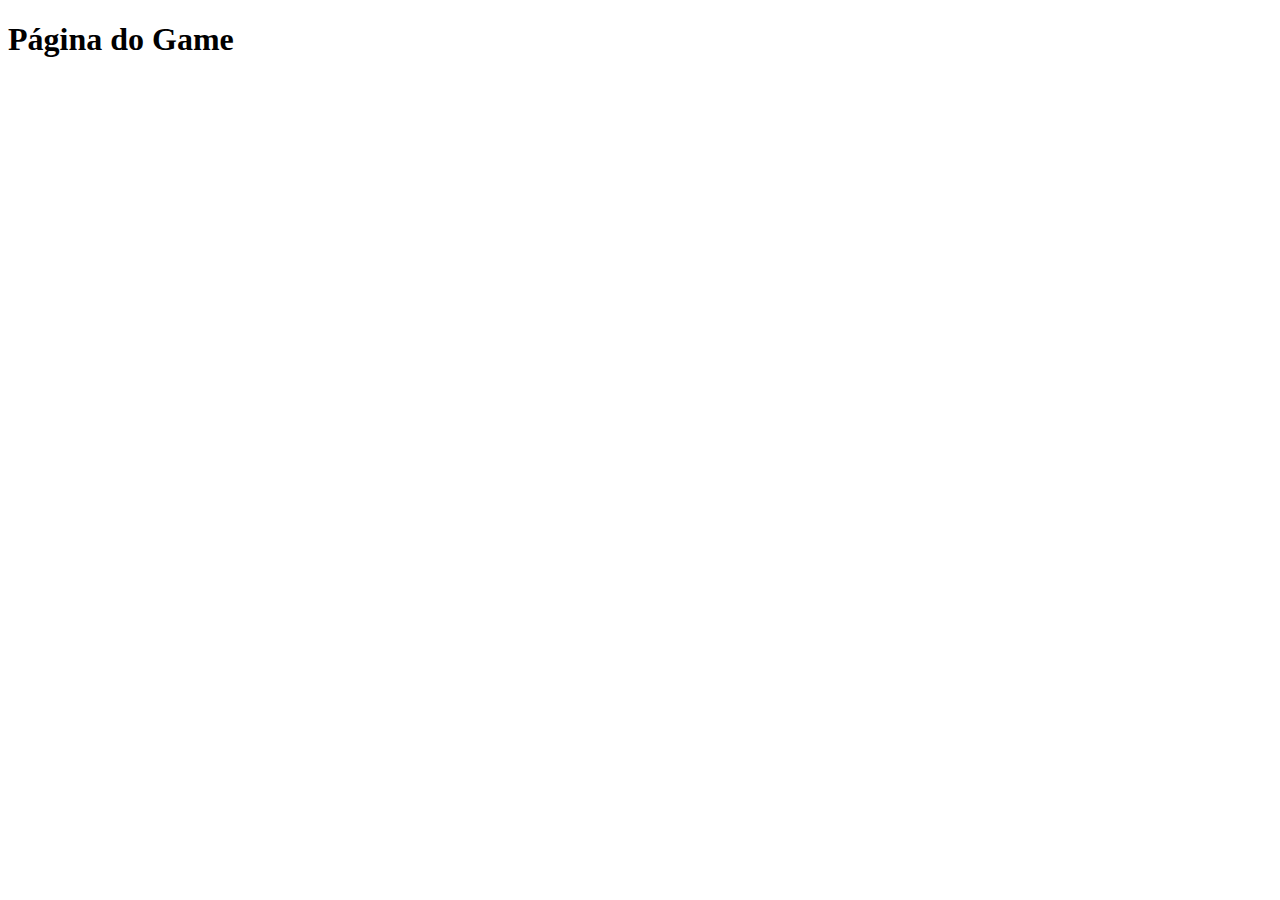
==== pages/game.html @ 78362b73 "feat: login page" ====
<!DOCTYPE html>
<html lang="en">
    <head>
        <meta charset="UTF-8" />
        <meta name="viewport" content="width=device-width, initial-scale=1.0" />
        <title>Matching Game</title>
    </head>
    <body>
        <h1>Página do Game</h1>
    </body>
</html>
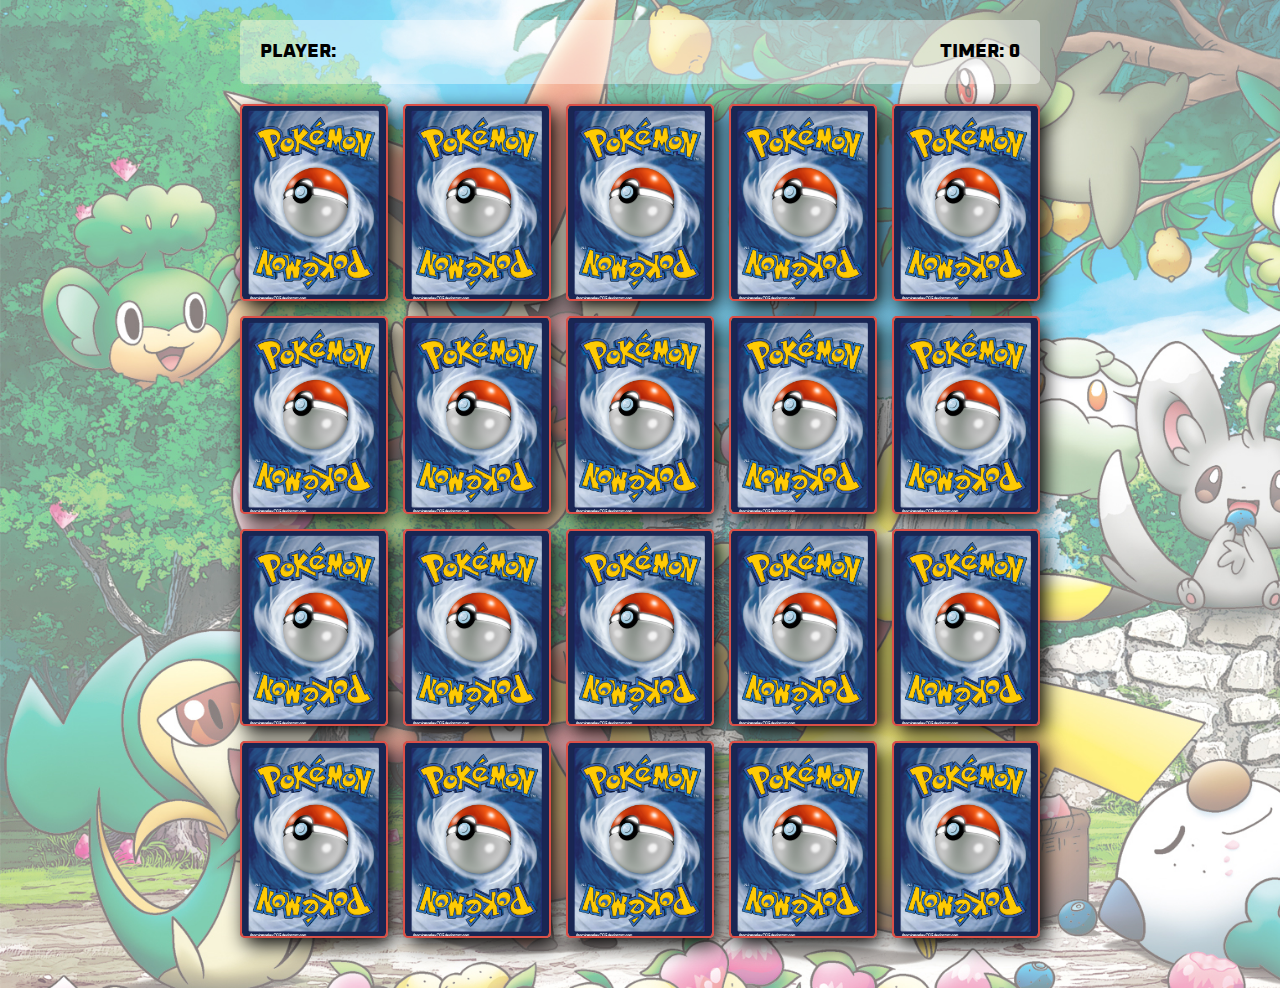
==== commit f1fdf95d: "feat: game" ====
--- a/pages/game.html
+++ b/pages/game.html
@@ -3,9 +3,19 @@
     <head>
         <meta charset="UTF-8" />
         <meta name="viewport" content="width=device-width, initial-scale=1.0" />
+
+        <link rel="stylesheet" href="../css/reset.css" />
+        <link rel="stylesheet" href="../css/game.css" />
+        <script defer src="../js/game.js"></script>
         <title>Matching Game</title>
     </head>
     <body>
-        <h1>Página do Game</h1>
+        <main>
+            <header>
+                <span>PLAYER: <span class="player"></span></span>
+                <span>TIMER: <span class="timer">0</span></span>
+            </header>
+            <div class="grid"></div>
+        </main>
     </body>
 </html>
--- a/css/game.css
+++ b/css/game.css
@@ -0,0 +1,76 @@
+main {
+    display: flex;
+    flex-direction: column;
+    width: 100%;
+    background-image: url("../images/background.jpg");
+    background-size: cover;
+    min-height: 100vh;
+    align-items: center;
+    justify-content: center;
+    padding: 20px 20px 50px;
+}
+
+header {
+    display: flex;
+    align-items: center;
+    justify-content: space-between;
+    background-color: rgba(255, 255, 255, 0.4);
+    font-size: 1.2em;
+    font-weight: 800;
+    width: 100%;
+    max-width: 800px;
+    padding: 20px;
+    margin: 0 0 20px;
+    border-radius: 5px;
+}
+
+.grid {
+    display: grid;
+    grid-template-columns: repeat(5, 1fr);
+    gap: 15px;
+    width: 100%;
+    max-width: 800px;
+    margin: 0 auto;
+}
+
+.card {
+    cursor: pointer;
+    aspect-ratio: 3/4;
+    width: 100%;
+    border-radius: 5px;
+    box-shadow: 5px 7px 20px;
+    position: relative;
+    transition: all 400ms ease;
+    transform-style: preserve-3d;
+    background-color: rgb(187, 187, 187);
+}
+
+.reveal-card {
+    transform: rotateY(180deg);
+}
+
+.disabled-card {
+    filter: saturate(0);
+    opacity: 0.8;
+    cursor: no-drop;
+}
+
+.face {
+    width: 100%;
+    height: 100%;
+    position: absolute;
+    background-size: cover;
+    background-position: center;
+    border: 2px solid #db5048;
+    border-radius: 5px;
+    transition: all 1000ms ease;
+}
+
+.front {
+    transform: rotateY(180deg);
+}
+
+.back {
+    background-image: url("../images/back.png");
+    backface-visibility: hidden;
+}
